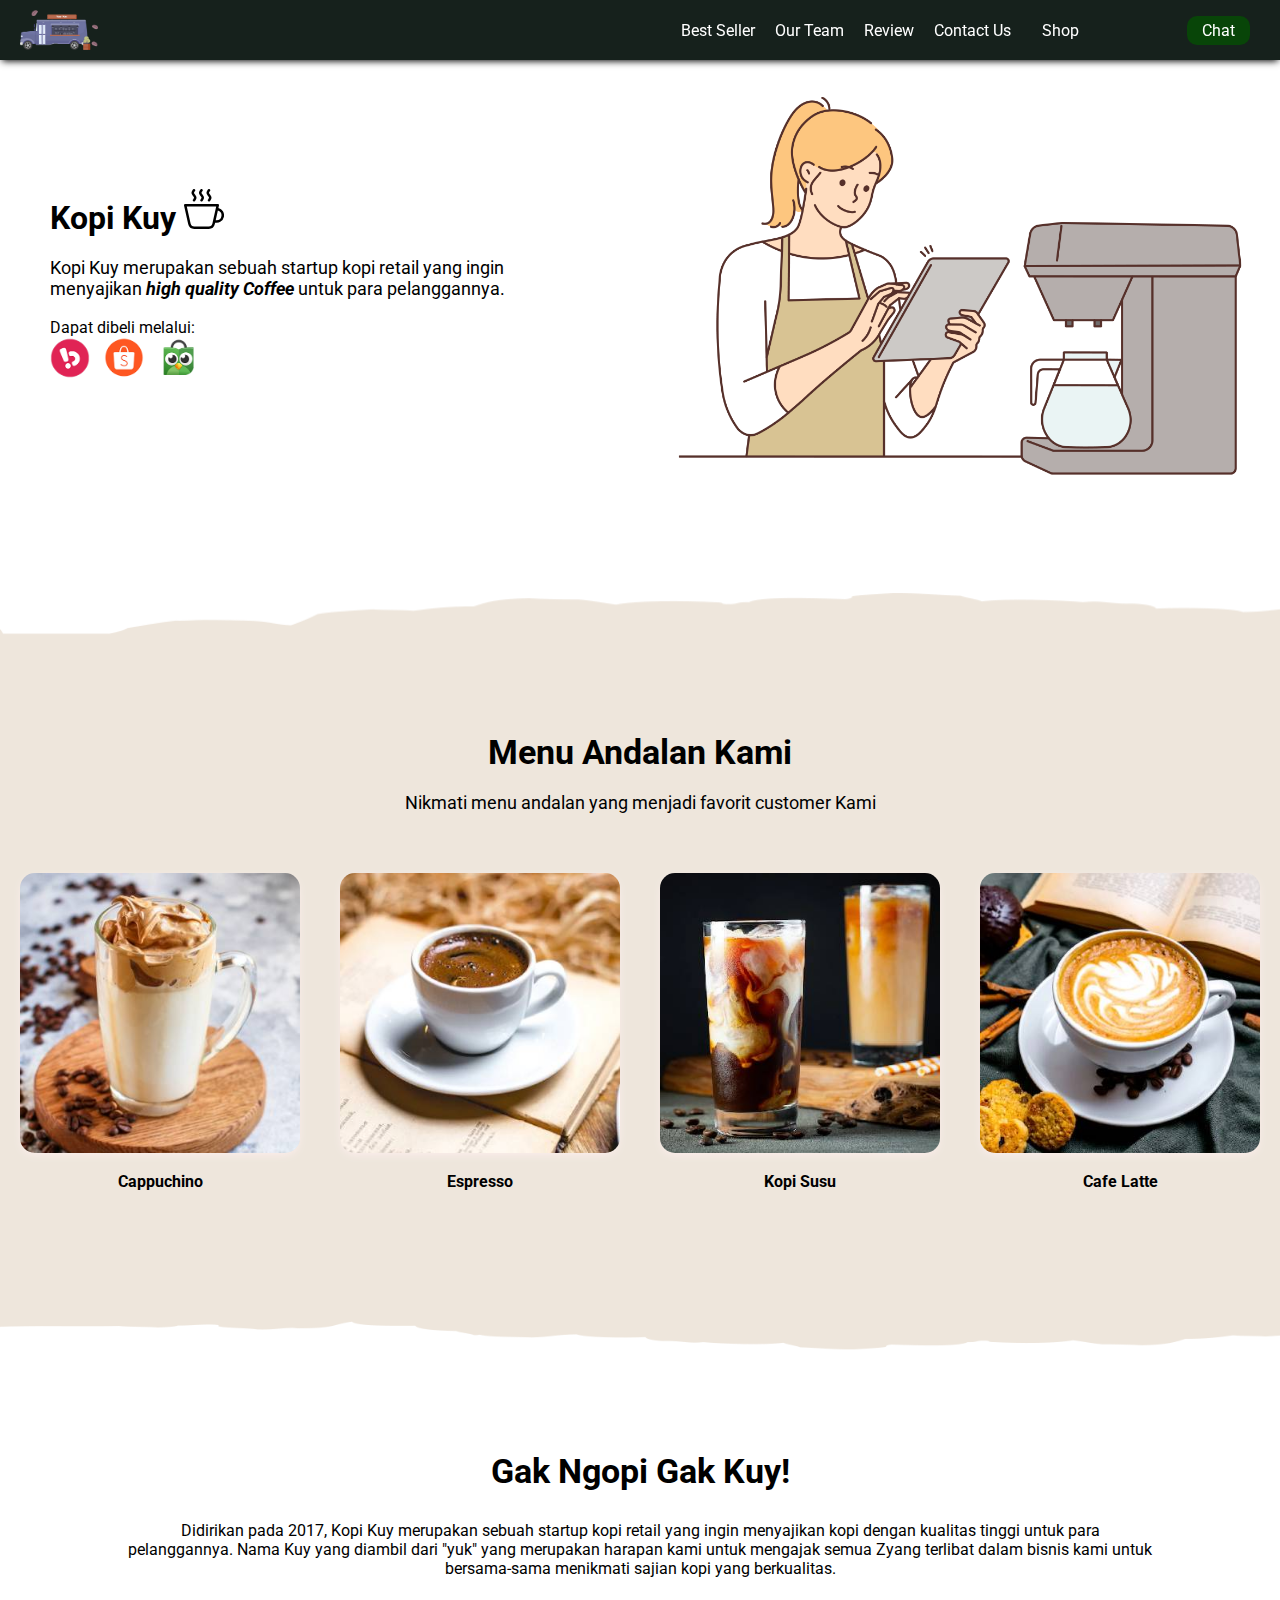
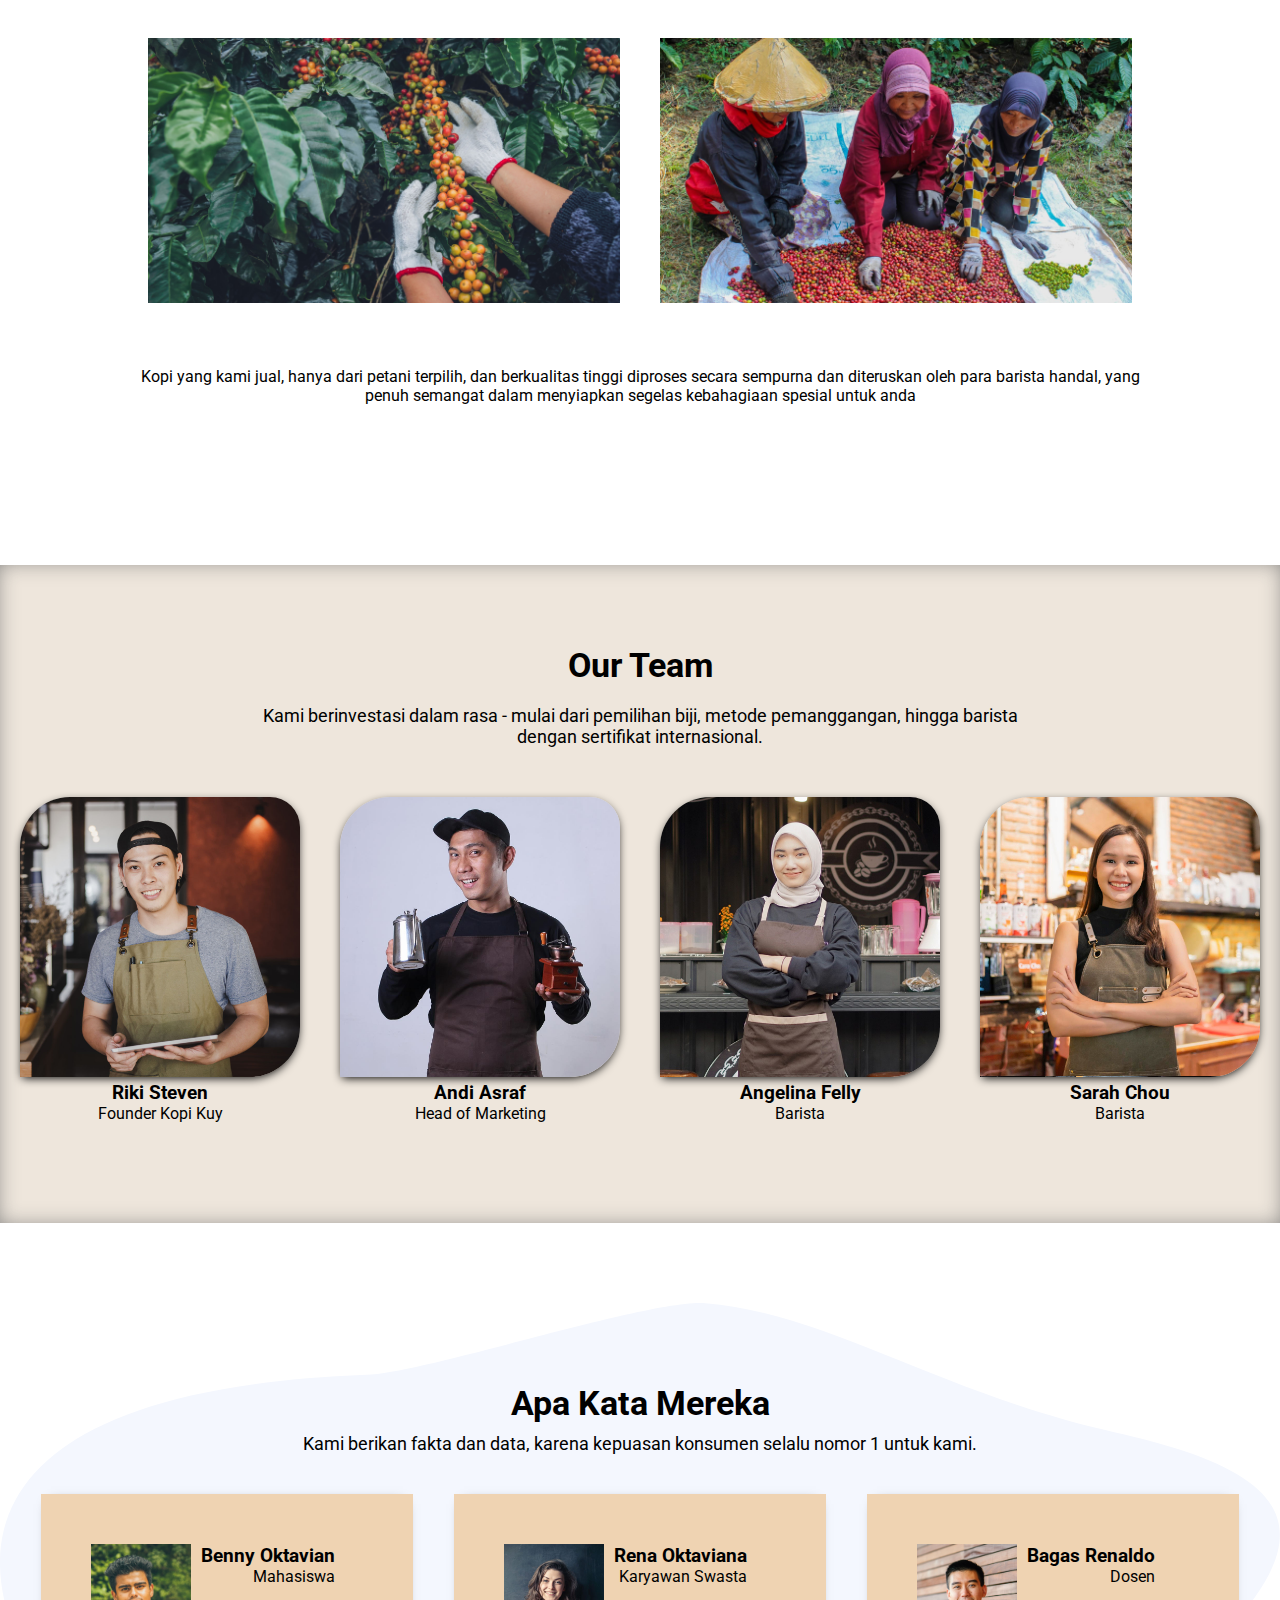
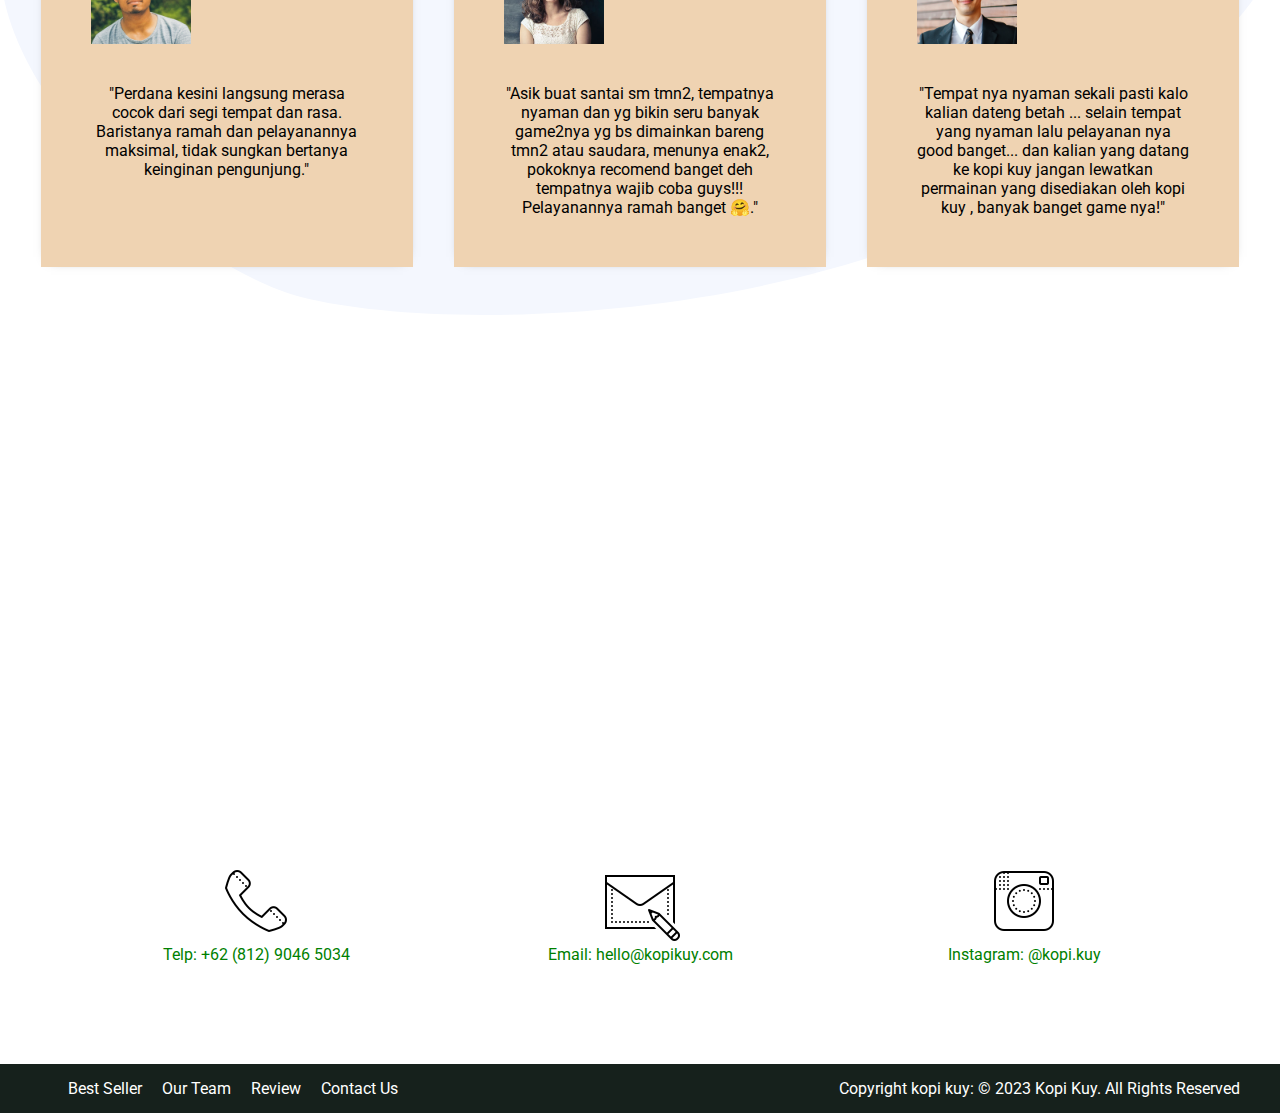
==== index.html @ faa4bb52 "Add files via upload" ====
<!DOCTYPE html>
<html lang="id">

<head>
    <meta charset="UTF-8">
    <meta http-equiv="X-UA-Compatible" content="IE=edge">
    <meta name="viewport" content="width=device-width, initial-scale=1.0">
    <link rel="shortcut icon" href="images/favicon.ico" type="image/x-icon">
    <title>Website Kopi Kuy</title>
    <link rel="preconnect" href="https://fonts.googleapis.com">
    <link rel="preconnect" href="https://fonts.gstatic.com" crossorigin>
    <link href="https://fonts.googleapis.com/css2?family=Roboto:wght@300&display=swap" rel="stylesheet">
    <link rel="stylesheet" href="css/style.css">
</head>

<body>
    <nav>
        <div class="baris">
            <img class="logo" src="images/aset/van-kopi.png">
            <div class="navigasi">
                <a href="#best-seller">Best Seller</a>
                <a href="#our-team">Our Team</a>
                <a href="#review">Review</a>
                <a href="#contact-us">Contact Us</a>
            </div>
            <a class="shop" href="produk.html">Shop</a>
            <a class="chat" href="https://wa.me/nomor_hp_anda_pakai_62" target="_blank">Chat</a>
        </div>
    </nav>

    <!--Tulis Kode Di Bawah Sini-->
    <!--Header-->
    <header>
        <div class="baris">
            <div class="col-kiri">
                <h1 class="judul-header">
                    Kopi Kuy
                    <img src="images/icon/icon_kopi.svg" alt="">
                </h1>
                <p class="subjudul-header">
                    Kopi Kuy merupakan sebuah startup kopi retail yang ingin menyajikan <i><b>high quality Coffee</b></i> untuk para pelanggannya.
                </p>
                <br>
                <p class="dapet-dibeli">
                    Dapat dibeli melalui:
                </p>
                <div class="olshop">
                    <img src="images/logo/logo_bukalapak.png" alt="">
                    <img src="images/logo/logo_shopee.png" alt="">
                    <img src="images/logo/logo_tokopedia.png" alt="">
                </div>
            </div>
            <img src="images/header/header5.png " alt="" class="col-kanan">
        </div>
    </header>
     <!--Header-->
     <!--Best seller-->
    <section class="best-seller" id="best-seller">
        <h2 class="judul-best-seller">
            Menu Andalan Kami
        </h2>
        <p class="subjudul-best-seller">
            Nikmati menu andalan yang menjadi favorit customer Kami
        </p>
        <div class="baris">
            <div class="col-produk">
                <img src="images/produk/product_capuchino.jpg" alt="">
                <p class="nama-produk">Cappuchino</p>
            </div>
            <div class="col-produk">
                <img src="images/produk/product_espresso.jpg" alt="">
                <p class="nama-produk">Espresso</p>
            </div>
            <div class="col-produk">
                <img src="images/produk/product_kopi_susu.jpg" alt="">
                <p class="nama-produk">Kopi Susu</p>
            </div>
            <div class="col-produk">
                <img src="images/produk/product_latte.jpg" alt="">
                <p class="nama-produk">Cafe Latte</p>
            </div>
        </div>
    </section>
    <!--Best seller-->
    <!--About Us-->
    <section class="about-us" id="about-us">
        <h2 class="judul-about-us">Gak Ngopi Gak Kuy!</h2>
        <p class="tentang-about-us">
            Didirikan pada 2017, Kopi Kuy merupakan sebuah startup kopi retail yang ingin menyajikan kopi dengan kualitas tinggi untuk para pelanggannya. 
            Nama Kuy yang diambil dari "yuk" yang merupakan harapan kami untuk mengajak semua Zyang terlibat dalam bisnis kami untuk bersama-sama menikmati sajian kopi yang berkualitas.
        </p>
        <div class="baris">
            <div class="col-about">
                <img src="images/aset/panen-kopi.jpg" alt="...">
            </div>
            <div class="col-about">
                <img src="images/aset/petani-kopi2.jpg" alt="...">
            </div>
        </div>
        <p class="penjelasan-about-us">
            Kopi yang kami jual, hanya dari petani terpilih, dan berkualitas tinggi diproses secara sempurna dan diteruskan oleh para barista handal, yang penuh semangat  dalam menyiapkan segelas kebahagiaan spesial untuk anda
        </p>
    </section>
    <section class="our-team" id="our-team">
        <h2 class="judul-team">Our Team</h2>
        <p class="subjudul-team">
            Kami berinvestasi dalam rasa - mulai dari pemilihan biji, metode pemanggangan, 
            hingga barista dengan sertifikat internasional.
        </p>
        <div class="baris">
            <div class="col-team">
                <img src="images/team/team1.jpg" alt="">
                <h3>Riki Steven</h3>
                <p>Founder Kopi Kuy</p>
            </div>
            <div class="col-team">
                <img src="images/team/team2.jpg" alt="">
                <h3>Andi Asraf</h3>
                <p>Head of Marketing</p>
            </div>
            <div class="col-team">
                <img src="images/team/team3.jpg" alt="">
                <h3>Angelina Felly</h3>
                <p>Barista</p>
            </div>
            <div class="col-team">
                <img src="images/team/team4.jpg" alt="">
                <h3>Sarah Chou </h3>
                <p>Barista</p>
            </div>
        </div>
    </section>
    <!--About Us-->
    <!--Review-->
    <section class="review" id="review">
        <h2 class="judul-review">
            Apa Kata Mereka
        </h2>
        <p class="subjudul-review">
            Kami berikan fakta dan data, karena kepuasan konsumen selalu nomor 1 untuk kami.
        </p>
        <div class="baris">
            <div class="col-review">
                <div class="profile">
                    <img src="images/customer/customer1.jpg" alt="">
                    <div class="nama-profile">
                        <h3>Benny Oktavian</h3>
                        <p>Mahasiswa</p>
                    </div>
                </div>
                <p class="testimoni">"Perdana kesini langsung merasa cocok dari segi tempat dan rasa. 
                    Baristanya ramah dan pelayanannya maksimal, tidak sungkan bertanya keinginan pengunjung."</p>
            </div>
            <div class="col-review">
                <div class="profile">
                    <img src="images/customer/customer2.jpg" alt="">
                    <div class="nama-profile">
                        <h3>Rena Oktaviana</h3>
                        <p>Karyawan Swasta</p>
                    </div>
                </div>
                <p class="testimoni">"Asik buat santai sm tmn2, tempatnya nyaman dan yg bikin seru banyak game2nya 
                    yg bs dimainkan bareng tmn2 atau saudara, menunya enak2, pokoknya recomend 
                    banget deh tempatnya wajib coba guys!!! Pelayanannya ramah banget 🤗."</p>
            </div>
            <div class="col-review">
                <div class="profile">
                    <img src="images/customer/customer3.jpg" alt="">
                    <div class="nama-profile">
                        <h3>Bagas Renaldo</h3>
                        <p>Dosen</p>
                    </div>
                </div>
                <p class="testimoni">"Tempat nya nyaman sekali pasti kalo kalian dateng betah ... 
                    selain tempat yang nyaman lalu pelayanan nya good banget... 
                    dan kalian yang datang ke kopi kuy jangan lewatkan permainan yang disediakan 
                    oleh kopi kuy , banyak banget game nya!"</p>
            </div>
        </div>
    </section>
    <!--Review-->
    <!--Contact Us-->
    <section class="contact-us" id="contact-us">
        <iframe src="https://www.google.com/maps/embed?pb=!1m14!1m8!1m3!1d7932.741866032694!2d106.668581!3d-6.214715!3m2!1i1024!2i768!4f13.1!3m3!1m2!1s0x2e69f9912c7f297b%3A0xe5a3a671dae861ab!2sKopi%20kuy!5e0!3m2!1sid!2sid!4v1680617229460!5m2!1sid!2sid"
            width="100%" height="300" style="border:0;" allowfullscreen="" loading="lazy"
            referrerpolicy="no-referrer-when-downgrade"></iframe>
        <div class="baris">
            <div class="col-kontak">
                <img src="images/icon/icon_phone.png" alt="">
                <p>Telp: +62 (812) 9046 5034</p>
            </div>
            <div class="col-kontak">
                <img src="images/icon/icon_mail.png" alt="">
                <p>Email: hello@kopikuy.com</p>
            </div>
            <div class="col-kontak">
                <img src="images/icon/icon_instagram.png" alt="">
                <p>Instagram: @kopi.kuy</p>
            </div>
        </div>
    </section>
     <!--Contact Us-->
      <!--Footer-->
    <footer>
        <div class="baris">
            <div class="navigasi">
                <a href="#best-seller">Best Seller</a>
                <a href="#our-team">Our Team</a>
                <a href="#review">Review</a>
                <a href="#contact-us">Contact Us</a>
            </div>
            <p class="copyright">Copyright kopi kuy: © 2023 Kopi Kuy. All Rights Reserved</p>
        </div>
    </footer>
     <!--Footer-->
    <!--Kode Selesai-->
</body>

</html>
---- css/style.css ----
/* Pengaturan Global */

/* Mendaftarkan font ke dalam CSS, dan memberi nama family */
@font-face {
   font-family: 'Poppins';
   src: url(../fonts/poppins.woff2);
}

* {
   box-sizing: border-box;
   margin: 0;
   padding: 0;
}

html {
   /* agar scroll ketika klik pada navigasi menjadi halus */
   scroll-behavior: smooth;
}

body {
   /* mendaftarkan semua teks pada body menjadi family Poppins */
   font-family: 'Poppins';
   font-family: 'Roboto', sans-serif;font-family: 'Roboto', sans-serif;
}

a {
   /* menghilangkan garis bawah pada link */
   text-decoration: none;

   /* menghilangkan warna bawaan pada link */
   color: unset;
}

h2 {
   /* mengatur ukuran huruf ke 34 pixel */
   font-size: 34px;
}

h3 {
   /* mengatur ukuran huruf ke 1.2rem */
   font-size: 1.2rem;
}

h1,
h2,
h3 {
   /* mengatur tebal huruf */
   font-weight: bold;
}

img {
   /* 
      mengatur agar semua elemen img memiliki panjang maksimal 100% agar
      tidak besar gambar tidak melebihi layar ataupun pembungkus
   */
   max-width: 100%;
}

/* Navigasi */

nav {
   /* background-color mengatur warna latar belakang */
   background-color: red;

   /* penulisan 2 background-color seperti ini akan mengabaikan penulisan sebelumnya */
   background-color: #16211c;

   /* box-shadow membuat efek bayangan */
   box-shadow: 0 3px 7px -2px #000;

   /* width mengatur panjang elemen */
   width: 100%;
   padding-top: 10px;
   padding-bottom: 10px;

   /* position mengatur posisi elemen, static untuk biasa, fixed untuk efek menempel */
   position: fixed;

   /* Nilai z-index semakin besar, maka elemen akan semakin di depan */
   z-index: 500;
}

/* 
   PERHATIKAN bahwa dalam mengatur elemen, nama elemen langsung ditulis
   sedangkan untuk mengatur class, dibutuhkan tanda titik (.) terlebih dulu
   img {} berarti elemen dengan tag img, 
   sedangkan .img artinya elemen dengan kelas img   
*/

.baris {
   /* 
      display: flex memiliki pengaturan yang dapat mengatur agar elemen
      di dalamnya memiliki ukuran yang fleksibel
   */
   display: flex;

   /* 
      align-items: center mengatur elemen di dalamnya rata tengah vertikal
   */
   align-items: center;

   /* 
      justify-content: center mengatur elemen di dalamnya rata tengah horizontal
   */
   justify-content: center;

   /* 
      flex-wrap: wrap mengatur agar jika panjang elemen berlebih, maka elemen
      akan otomatis diletakan di baris baru
   */
   flex-wrap: wrap;
}

section {
   /* text-align mengatur rata tulisan, bisa bernilai: left, right, center, justify */
   text-align: center;
}

.logo {
   /* height mengatur tinggi elemen */
   height: 40px;
   margin-left: 20px;
}

.navigasi {
   margin-left: auto;
   margin-right: 15px;
}

.navigasi a,
.shop {
   color: #fff;
   padding-left: 8px;
   padding-right: 8px;
}

.shop {
   margin-right: 100px;
}

.chat {
   margin-right: 30px;
   background-color: rgb(8, 69, 8);
   color: #fff;
   padding-top: 5px;
   padding-right: 15px;
   padding-bottom: 5px;
   padding-left: 15px;
   border-radius: 10px;
}


/* HEADER */


header,
section {
   /*
    padding mengatur jarak ke dalam
    pada padding dan margin ditambahkan top / right / bottom / top 
    untuk mengatur jarak masing-masing 
   */
   padding-top: 80px;
   padding-bottom: 80px;

   /* margin mengatur jarak ke luar */
   margin-bottom: 80px;
}

/* penulisan CSS dapat digabung dengan beberapa elemen */
.col-kiri,
.col-kanan {
   /* width mengatur panjang elemen. 50% artinya setengah ukuran pembungkus */
   width: 50%;
}

.col-kiri {
   padding-left: 50px;
   padding-right: 120px;
}

.judul-header {
   margin-bottom: 20px;
}

.subjudul-header {
   /* font-size digunakan untuk mengatur ukuran huruf */
   font-size: 18px;
}

.dapat-dibeli {
   margin-top: 20px;
   margin-bottom: 20px;
   font-size: 14px;
}

.olshop img {
   width: 40px;

   /* height digunakan untuk mengatur tinggi elemen */
   height: auto;
   margin-right: 10px;
}

/* Best Seller */

.best-seller {
   position: relative;

   /* background-color mengatur warna latar belakang elemen */
   background-color: #EEE6DC;
}

/* 
terkait position, after, dan before memerlukan pemahaman mendalam
terkait layout pada CSS untuk dapat memahami secara penuh 
*/

.best-seller::before,
.best-seller::after {
   position: absolute;
   content: "";
   width: 100%;
   height: 76px;

   /* background-image untuk menambahkan gambar sebagai background */
   background-image: url(../images/garis-atas.png);

   /*background-size agar gambar latar menyesuaikan tinggi / panjang elemen */
   background-size: cover;

   top: -60px;
   left: 0;
}

.best-seller::after {
   height: 60px;
   background-image: url(../images/garis-bawah.png);
   top: unset;
   bottom: -60px;
}

.judul-best-seller {
   margin-bottom: 20px;
}

.subjudul-best-seller {
   font-size: 18px;
   margin-bottom: 40px;
}

.col-produk {
   /* 
      Penulisan padding dan margin seperti padding:20px ini penulisan singkat 
      yang berarti top, right, bottom, left nilainya sama, yaitu 20px 
   */
   padding: 20px;
   width: 25%;
}

.col-produk img {
   /* transition membuat animasi transisi dari perubahan style, 0.3s berarti 0.3 detik */
   transition: all 0.3s linear;

   /* border-radius  Membuat sudut membulat */
   border-radius: 15px;

   /* box-shadow membuat efek bayangan */
   box-shadow: 0 3px 10px -2px #ffefef;
}

/* :hover akan dijalankan saat mouse ada di atas elemen */
.col-produk img:hover {

   /* membuat transformasi, bisa berupa scale(1.05), rotate(180deg), translateY(-50px), dsb */
   transform: scale(0.9);
   border-radius: 50%;
}

.nama-produk {
   margin-top: 15px;
   font-weight: bold;
}

/* About US */

.about-us {
   /* max-width: 80%; mengatur panjang maksimal elemen tidak boleh melebihi 80% layar */
   max-width: 80%;

   /* margin-left dan margin-right auto akan membuat posisi elemen berada di tengah */
   margin-left: auto;
   margin-right: auto;
}

.judul-about-us {
   margin-bottom: 30px;
}

/* 
   penulisan .about-us img {} berarti mengatur elemen img 
   yang ada di dalam elemen dengan kelas about-us 
   harap perhatikan .about-us dan image dipisahkan spasi
   penulisan class diawali titik (.) penulisan elemen tidak
*/
.about-us img {
   /* 
      Penulisan width: 800px dan max-width: 100% mengatur agar
      elemen memiliki panjang 800px namun tidak boleh melebihi 100% ukuran layar
   */
   width: 500px;
   max-width: 100%;

}
.col-about{
   padding: 20px;
   width: 50%;

}

.tentang-about-us {
   margin-bottom: 40px;
}

.penjelasan-about-us {
   margin-top: 40px;
}

/* OUR TEAM */

.our-team {
   background-color: #EEE6DC;
   box-shadow: inset 0px 0px 23px -6px #707070;
}

.judul-team {
   margin-bottom: 20px;
}

.subjudul-team {
   margin-bottom: 30px;
   font-size: 18px;
   width: 800px;
   max-width: 90%;
   margin-left: auto;
   margin-right: auto;
}

.col-team {
   width: 25%;
   padding: 20px;
}

.col-team img {
   box-shadow: 0 3px 10px -2px #000;
   border-radius: 50px 30px 50px 0px;
}


/* REVIEW */

.review {
   background-image: url(../images/bg-review.svg);
   /* 
      background-size: contain;
      membuat gambar latar belakang tidak terpotong
   */
   background-size: contain;

   /* 
      background-repeat: no-repeat;
      membuat gambar latar belakang tidak diulang (duplikat)
   */
   background-repeat: no-repeat;
   padding-left: 20px;
   padding-right: 20px;
}

.judul-review {
   margin-bottom: 10px;
}

.subjudul-review {
   margin-bottom: 40px;
   font-size: 18px;
}

.review .baris {
   justify-content: space-around;
   /* align-items: stretch; membuat tinggi elemen di dalam .review .baris seragam */
   align-items: stretch;
}

.col-review {
   width: 30%;
   padding: 50px 50px;
   box-shadow: 0px 0px 12px -10px #000;
   background-color: #efd3b2;
}

.profile {
   display: flex;
   margin-bottom: 40px;
   align-items: left;
}

/* mengatur elemen img yang ada di dalam class(.) profile */
.profile img {
   width: 100px;
   margin-right: 10px;
}

.profile .nama-profile {
   text-align: right;
}

/* CONTACT US */
.contact-us {
   margin-bottom: 20px;
}

.col-kontak {
   width: 30%;
   margin-top: 50px;
   /* color mengatur warna tulisan */
   color: green;
}

/* FOOTER */

footer {
   background-color: #16211c;
   padding-top: 15px;
   padding-bottom: 15px;
   color: #fff;
   padding-right: 40px;
   padding-left: 40px;
}

footer .navigasi {
   margin-left: 20px;
   margin-right: auto;
}

/* UNTUK RESPONSIF DI BAWAH */
@media (max-width:768px) {
   .navigasi {
      display: none
   }

   .shop {
      margin-right: 20px;
   }

   .logo {
      margin-right: auto;
   }

   .col-kiri {
      padding: 20px;
      text-align: center;
      width: 100%;
   }

   .col-kanan {
      width: 100%;
   }

   .best-seller {
      padding-left: 30px;
      padding-right: 30px;
   }

   .col-produk {
      width: 50%;
   }

   .col-team {
      width: 50%;
   }

   .review {
      background-size: cover;
   }

   .col-review {
      width: 100%;
      margin-bottom: 30px;
   }

   .col-kontak {
      width: 50%;
   }

}
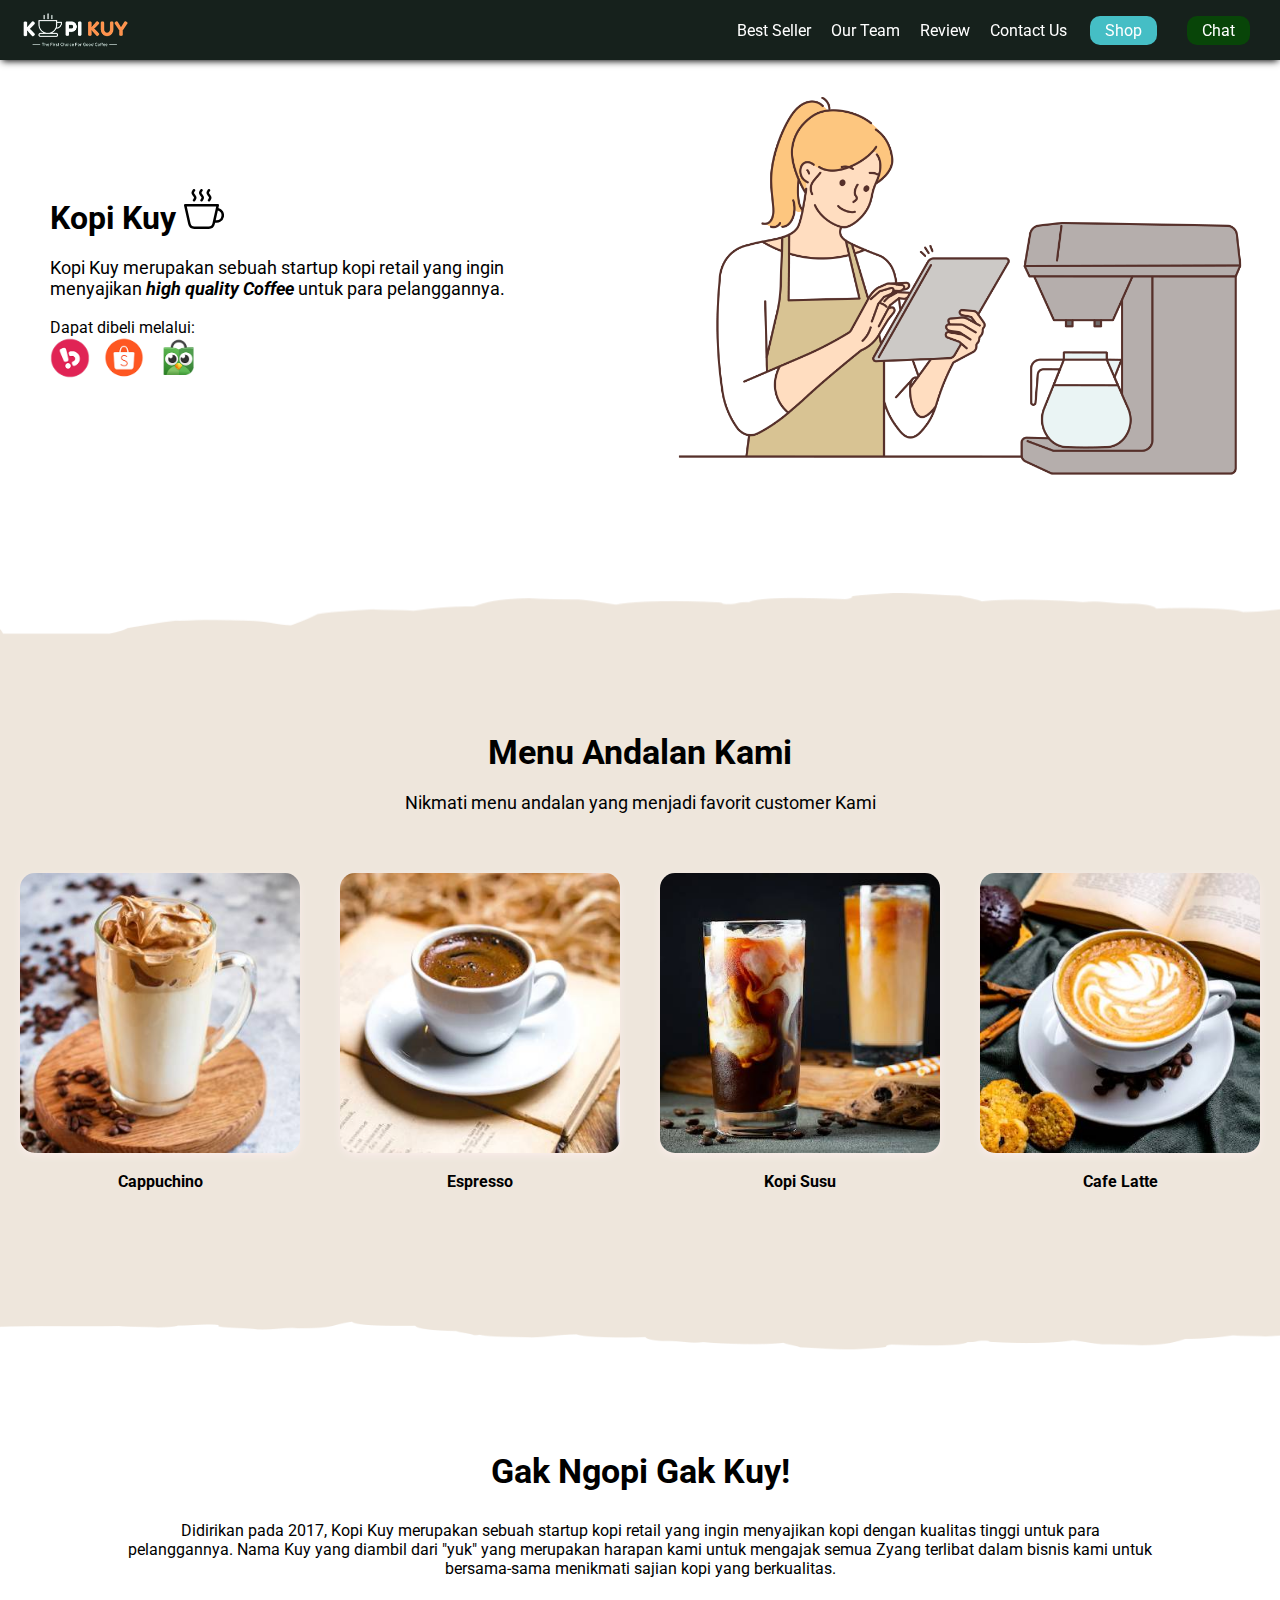
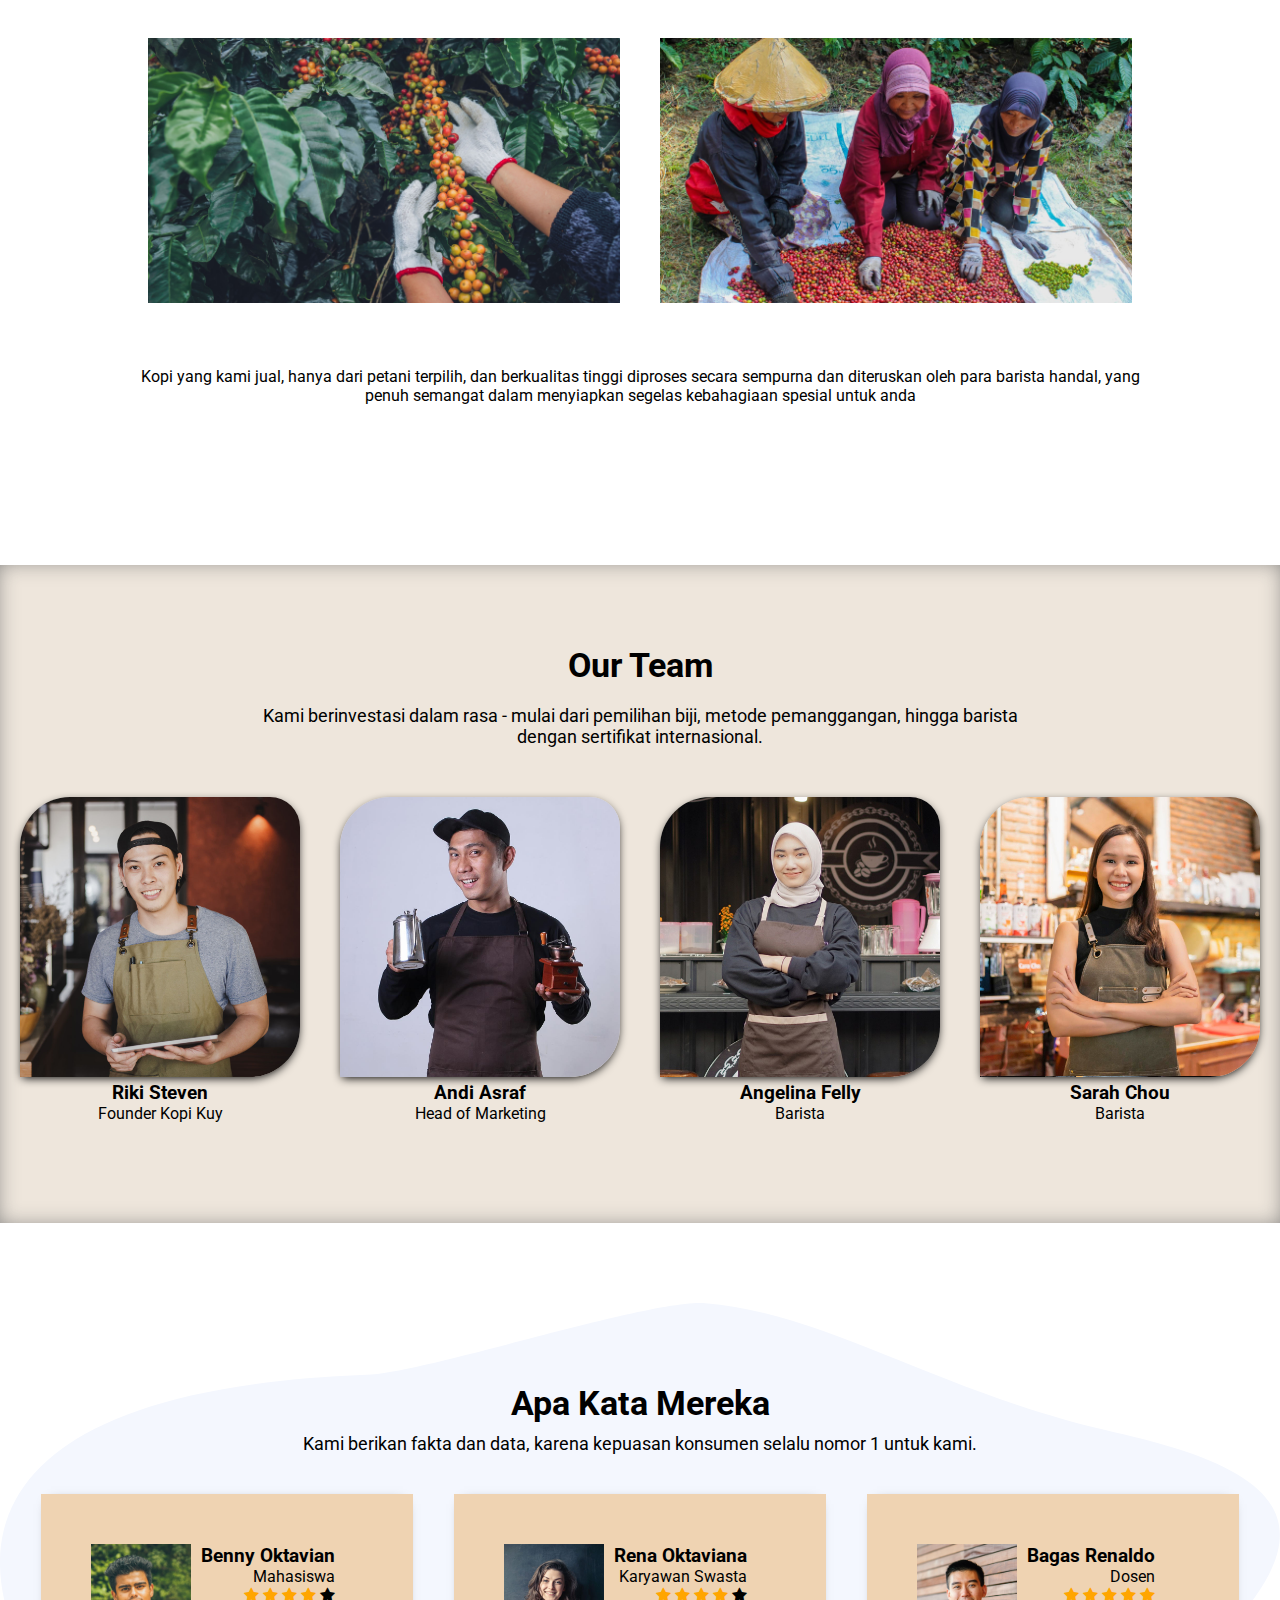
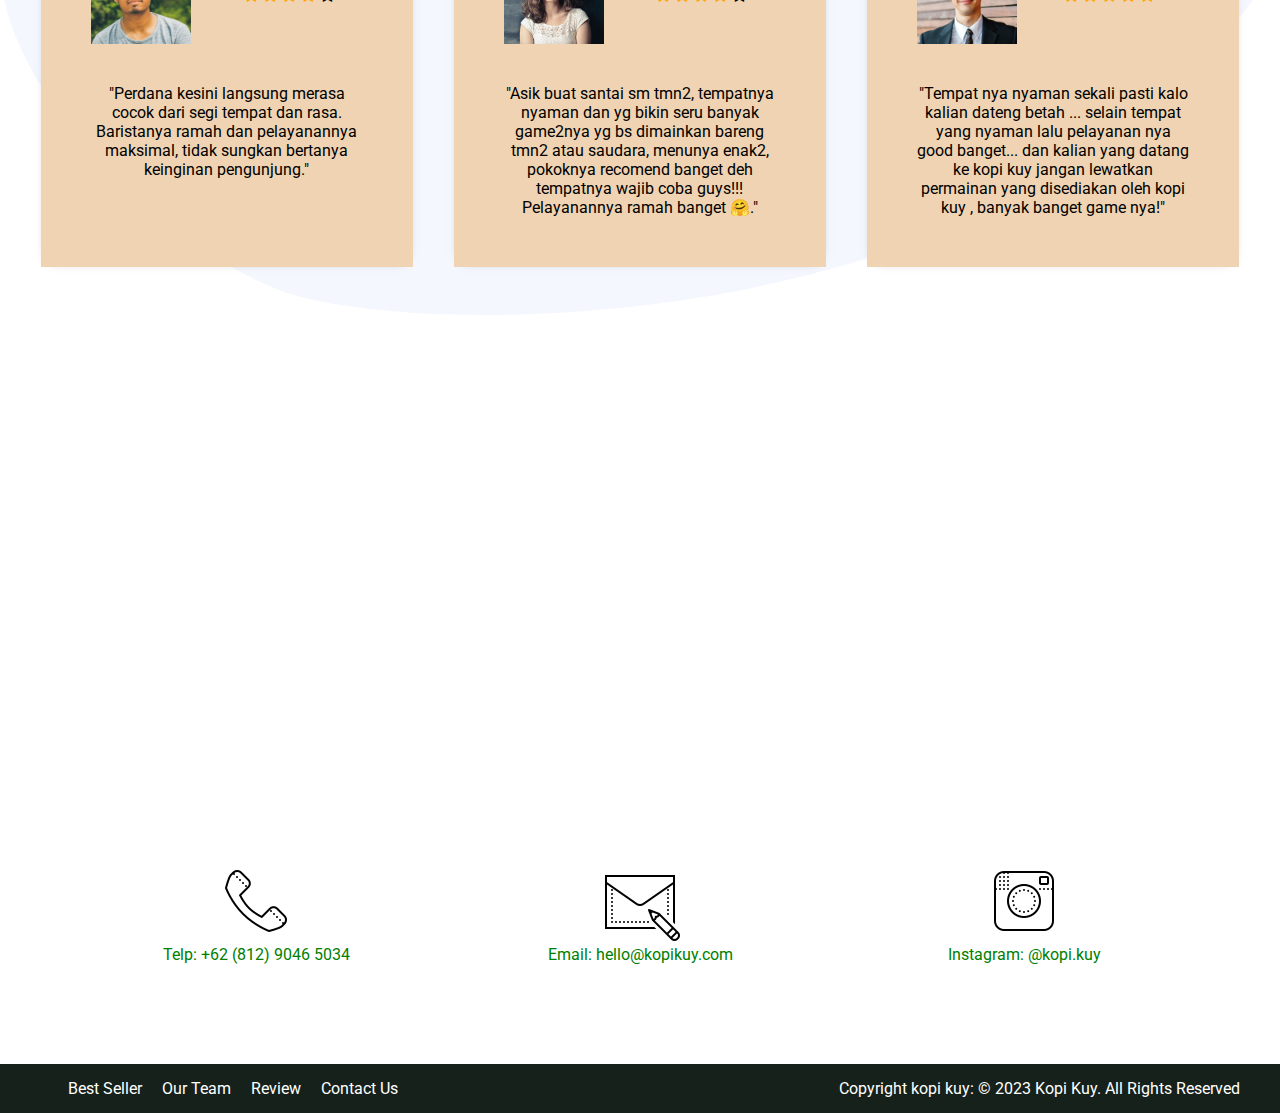
==== commit 5fa965d4: "update index.html" ====
--- a/index.html
+++ b/index.html
@@ -9,6 +9,7 @@
     <title>Website Kopi Kuy</title>
     <link rel="preconnect" href="https://fonts.googleapis.com">
     <link rel="preconnect" href="https://fonts.gstatic.com" crossorigin>
+    <link rel="stylesheet" href="https://cdnjs.cloudflare.com/ajax/libs/font-awesome/4.7.0/css/font-awesome.min.css">
     <link href="https://fonts.googleapis.com/css2?family=Roboto:wght@300&display=swap" rel="stylesheet">
     <link rel="stylesheet" href="css/style.css">
 </head>
@@ -16,7 +17,7 @@
 <body>
     <nav>
         <div class="baris">
-            <img class="logo" src="images/aset/van-kopi.png">
+            <img class="logo" src="images/logo/logo_kuy.png">
             <div class="navigasi">
                 <a href="#best-seller">Best Seller</a>
                 <a href="#our-team">Our Team</a>
@@ -146,6 +147,11 @@
                     <div class="nama-profile">
                         <h3>Benny Oktavian</h3>
                         <p>Mahasiswa</p>
+                        <span class="fa fa-star checked"></span>
+                        <span class="fa fa-star checked"></span>
+                        <span class="fa fa-star checked"></span>
+                        <span class="fa fa-star checked"></span>
+                        <span class="fa fa-star"></span>
                     </div>
                 </div>
                 <p class="testimoni">"Perdana kesini langsung merasa cocok dari segi tempat dan rasa. 
@@ -157,6 +163,11 @@
                     <div class="nama-profile">
                         <h3>Rena Oktaviana</h3>
                         <p>Karyawan Swasta</p>
+                        <span class="fa fa-star checked"></span>
+                        <span class="fa fa-star checked"></span>
+                        <span class="fa fa-star checked"></span>
+                        <span class="fa fa-star checked"></span>
+                        <span class="fa fa-star"></span>
                     </div>
                 </div>
                 <p class="testimoni">"Asik buat santai sm tmn2, tempatnya nyaman dan yg bikin seru banyak game2nya 
@@ -169,6 +180,11 @@
                     <div class="nama-profile">
                         <h3>Bagas Renaldo</h3>
                         <p>Dosen</p>
+                        <span class="fa fa-star checked"></span>
+                        <span class="fa fa-star checked"></span>
+                        <span class="fa fa-star checked"></span>
+                        <span class="fa fa-star checked"></span>
+                        <span class="fa fa-star checked"></span>
                     </div>
                 </div>
                 <p class="testimoni">"Tempat nya nyaman sekali pasti kalo kalian dateng betah ... 
@@ -195,7 +211,7 @@
             </div>
             <div class="col-kontak">
                 <img src="images/icon/icon_instagram.png" alt="">
-                <p>Instagram: @kopi.kuy</p>
+                <p>Instagram: @kopi.kuy<link rel="stylesheet" href="https://www.instagram.com/"></p>
             </div>
         </div>
     </section>
--- a/css/style.css
+++ b/css/style.css
@@ -135,7 +135,14 @@
 }
 
 .shop {
-   margin-right: 100px;
+   margin-right: 30px;
+   background-color: rgb(69, 190, 197);
+   color: #fff;
+   padding-top: 5px;
+   padding-right: 15px;
+   padding-bottom: 5px;
+   padding-left: 15px;
+   border-radius: 10px;
 }
 
 .chat {
@@ -391,7 +398,11 @@
    align-items: stretch;
 }
 
-.col-review {
+.checked {
+   color: orange;
+ }
+
+ .col-review {
    width: 30%;
    padding: 50px 50px;
    box-shadow: 0px 0px 12px -10px #000;
